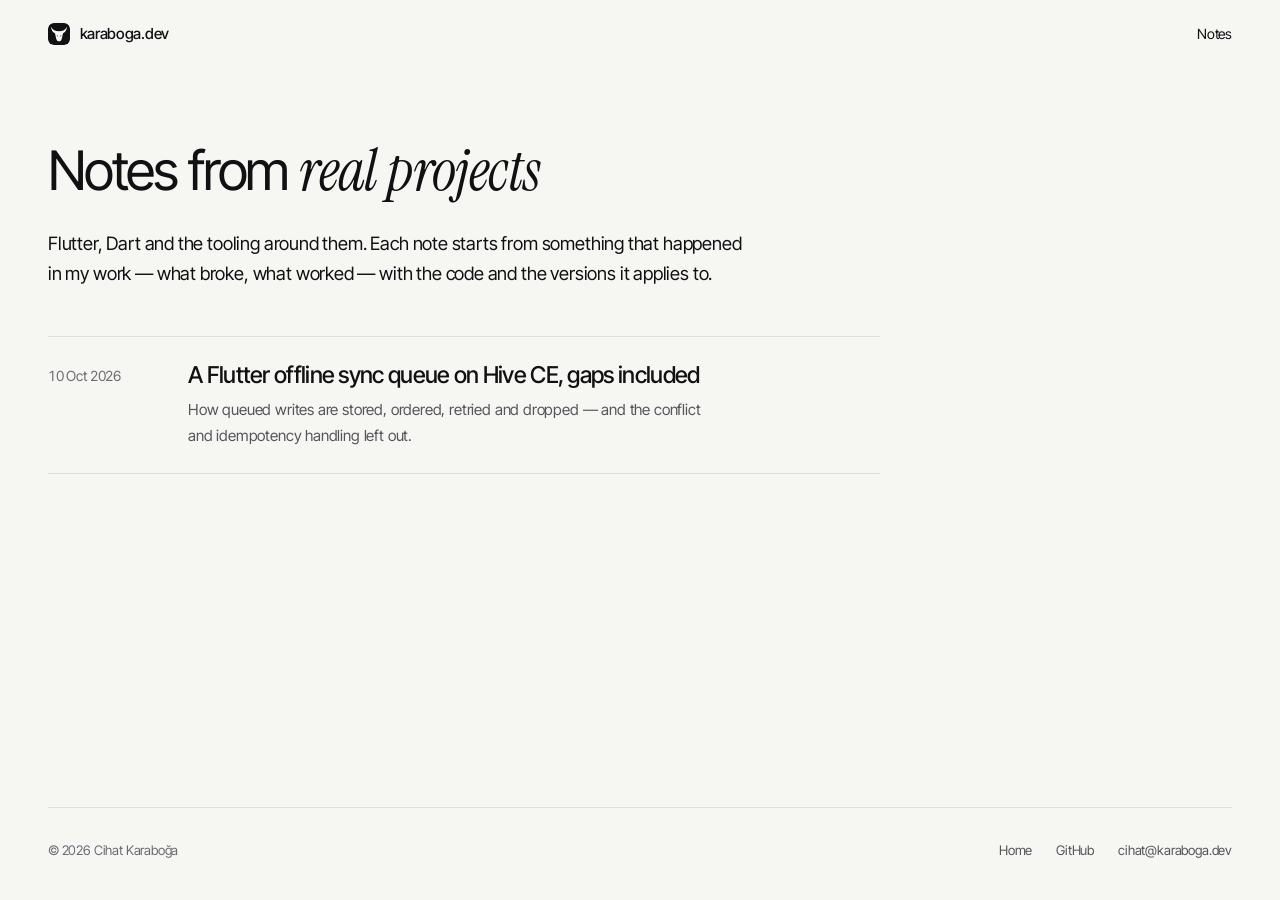
==== notes/index.html @ 44b38048 "Add /notes with a first note on the boilerplate's offline sync queue Notes are static pages sharing " ====
<!doctype html>
<html lang="en" data-theme="dark">
  <head>
    <meta charset="utf-8" />
    <meta name="viewport" content="width=device-width, initial-scale=1" />
    <title>Notes · Cihat Karaboğa</title>
    <meta
      name="description"
      content="Notes from real mobile projects by Cihat Karaboğa: Flutter, Dart and the tooling around them — what broke, what worked, with the code and versions."
    />
    <meta name="author" content="Cihat Karaboğa" />
    <link rel="canonical" href="https://karaboga.dev/notes/" />
    <meta name="theme-color" id="theme-color" content="#0c0c0d" />

    <meta property="og:type" content="website" />
    <meta property="og:site_name" content="karaboga.dev" />
    <meta property="og:title" content="Notes · Cihat Karaboğa" />
    <meta
      property="og:description"
      content="Notes from real mobile projects: Flutter, Dart and the tooling around them."
    />
    <meta property="og:url" content="https://karaboga.dev/notes/" />
    <meta property="og:image" content="https://karaboga.dev/og.png" />
    <meta name="twitter:card" content="summary_large_image" />
    <meta name="twitter:creator" content="@karabogadev" />

    <link rel="icon" href="/favicon.ico" sizes="48x48" />
    <link rel="icon" href="/favicon.svg" type="image/svg+xml" />
    <link rel="preconnect" href="https://fonts.googleapis.com" />
    <link rel="preconnect" href="https://fonts.gstatic.com" crossorigin />
    <link
      rel="stylesheet"
      href="https://fonts.googleapis.com/css2?family=Instrument+Serif:ital@1&family=Inter+Tight:wght@400;500&display=swap"
    />
    <link rel="stylesheet" href="/notes/notes.css" />

    <script type="application/ld+json">
      {
        "@context": "https://schema.org",
        "@type": "Blog",
        "@id": "https://karaboga.dev/notes/#blog",
        "url": "https://karaboga.dev/notes/",
        "name": "Notes · Cihat Karaboğa",
        "inLanguage": "en",
        "author": { "@id": "https://karaboga.dev/#person" },
        "isPartOf": { "@id": "https://karaboga.dev/#website" },
        "blogPost": [
          {
            "@type": "BlogPosting",
            "@id": "https://karaboga.dev/notes/flutter-offline-sync-queue-hive-ce#article",
            "headline": "A Flutter offline sync queue on Hive CE, gaps included",
            "url": "https://karaboga.dev/notes/flutter-offline-sync-queue-hive-ce",
            "datePublished": "2026-10-10"
          }
        ]
      }
    </script>

    <!-- same pre-paint theme resolution as the home page -->
    <script>
      (function () {
        var d = document.documentElement;
        var stored = null;
        try {
          stored = localStorage.getItem("theme");
        } catch (_) {}
        var theme =
          stored === "dark" || stored === "light"
            ? stored
            : window.matchMedia("(prefers-color-scheme: dark)").matches
              ? "dark"
              : "light";
        d.setAttribute("data-theme", theme);
        var meta = document.getElementById("theme-color");
        if (meta) meta.content = theme === "dark" ? "#0c0c0d" : "#f6f6f3";
      })();
    </script>
  </head>
  <body>
    <header>
      <div class="wrap">
        <a class="brand" href="/"
          ><img src="/favicon.svg" alt="" width="22" height="22" />karaboga.dev</a
        >
        <a class="crumb" href="/notes/" aria-current="page">Notes</a>
      </div>
    </header>

    <main>
      <div class="wrap">
        <div class="intro">
          <h1>Notes from <em class="it">real projects</em></h1>
          <p class="lead">
            Flutter, Dart and the tooling around them. Each note starts from
            something that happened in my work — what broke, what worked — with
            the code and the versions it applies to.
          </p>
        </div>

        <!-- newest first; keep in step with the home page Notes section and sitemap.xml -->
        <ol class="note-list">
          <li>
            <a class="note-row" href="/notes/flutter-offline-sync-queue-hive-ce">
              <time datetime="2026-10-10">10 Oct 2026</time>
              <div>
                <h2>A Flutter offline sync queue on Hive CE, gaps included</h2>
                <p>
                  How queued writes are stored, ordered, retried and dropped —
                  and the conflict and idempotency handling left out.
                </p>
              </div>
            </a>
          </li>
        </ol>
      </div>
    </main>

    <footer>
      <div class="wrap">
        <div class="footer-inner">
          <span>© 2026 Cihat Karaboğa</span>
          <nav aria-label="Site">
            <a href="/">Home</a
            ><a href="https://github.com/karabogadev" rel="me noopener">GitHub</a
            ><a href="mailto:cihat@karaboga.dev">cihat@karaboga.dev</a>
          </nav>
        </div>
      </div>
    </footer>
  </body>
</html>
---- notes/notes.css ----
/* Shared by every page under /notes/. Tokens mirror index.html (see DESIGN.md). */
*,
*::before,
*::after {
  box-sizing: border-box;
  margin: 0;
}
:root {
  --sans: "Inter Tight", -apple-system, BlinkMacSystemFont, "Segoe UI", sans-serif;
  --serif: "Instrument Serif", Georgia, "Times New Roman", serif;
  --mono: ui-monospace, SFMono-Regular, Menlo, monospace;
  --pad: clamp(1.25rem, 4vw, 3rem);
}
[data-theme="light"] {
  --bg: #f6f6f3;
  --ink: #111113;
  --ink-2: #55555b;
  --ink-3: #6b6b72;
  --line: #e0e0db;
  --accent: #3659db;
  --accent-ink: #3659db;
  color-scheme: light;
}
[data-theme="dark"] {
  --bg: #0c0c0d;
  --ink: #ededeb;
  --ink-2: #a1a1a7;
  --ink-3: #8a8a91;
  --line: #242427;
  --accent: #3659db;
  --accent-ink: #8fa2ff;
  color-scheme: dark;
}
html {
  -webkit-text-size-adjust: 100%;
}
body {
  min-height: 100dvh;
  display: flex;
  flex-direction: column;
  background: var(--bg);
  color: var(--ink);
  font: 400 1rem/1.7 var(--sans);
  letter-spacing: -0.011em;
  -webkit-font-smoothing: antialiased;
}
::selection {
  background: var(--accent);
  color: #fff;
}
.wrap {
  width: 100%;
  max-width: 80rem;
  padding-inline: var(--pad);
  margin-inline: auto;
}

/* ---------- header ---------- */
header .wrap {
  display: flex;
  align-items: center;
  justify-content: space-between;
  min-height: 4.25rem;
}
.brand {
  display: inline-flex;
  align-items: center;
  gap: 0.6rem;
  min-height: 44px;
  font-size: 0.95rem;
  font-weight: 500;
  letter-spacing: -0.02em;
  color: inherit;
  text-decoration: none;
}
.brand img {
  width: 22px;
  height: 22px;
  border-radius: 6px;
}
.crumb {
  display: inline-flex;
  align-items: center;
  min-height: 44px;
  font-size: 0.875rem;
  color: var(--ink-2);
  text-decoration: none;
}
.crumb:hover,
.crumb[aria-current="page"] {
  color: var(--ink);
}

/* ---------- article ---------- */
main {
  flex: 1;
  padding-block: clamp(2rem, 6vw, 4.5rem) 5rem;
}
article,
.intro {
  max-width: 44rem;
}
h1 {
  font-size: clamp(2.1rem, 5vw, 3.4rem);
  font-weight: 400;
  line-height: 1.06;
  letter-spacing: -0.04em;
  text-wrap: balance;
}
.it {
  font-family: var(--serif);
  font-style: italic;
  font-size: 1.06em;
  letter-spacing: -0.01em;
}
.meta {
  margin-top: 1rem;
  color: var(--ink-3);
  font-size: 0.875rem;
  font-variant-numeric: tabular-nums;
}
.meta a {
  color: inherit;
}
.lead {
  margin-top: 1.75rem;
  font-size: 1.15rem;
  line-height: 1.6;
  color: var(--ink);
  text-wrap: pretty;
}
h2 {
  margin-top: 3rem;
  padding-top: 1.5rem;
  border-top: 1px solid var(--line);
  font-size: 1.35rem;
  font-weight: 500;
  letter-spacing: -0.025em;
  line-height: 1.3;
}
h3 {
  margin-top: 1.75rem;
  font-size: 1.05rem;
  font-weight: 500;
  letter-spacing: -0.015em;
}
p,
ul,
ol,
pre,
table {
  margin-top: 0.85rem;
}
article p,
article li {
  color: var(--ink-2);
  text-wrap: pretty;
}
ul,
ol {
  padding-left: 1.2rem;
}
li + li {
  margin-top: 0.4rem;
}
strong {
  color: var(--ink);
  font-weight: 500;
}
a {
  color: var(--accent-ink);
  text-underline-offset: 0.2em;
  overflow-wrap: anywhere;
}
code {
  font: 0.86em/1 var(--mono);
  color: var(--ink);
  overflow-wrap: anywhere;
}
pre {
  padding: 1rem 1.15rem;
  border: 1px solid var(--line);
  border-radius: 12px;
  overflow-x: auto;
  font: 0.8125rem/1.6 var(--mono);
  tab-size: 2;
}
pre code {
  font: inherit;
  overflow-wrap: normal;
}
.src {
  margin-top: 0.4rem;
  font-size: 0.8rem;
  color: var(--ink-3);
}
table {
  width: 100%;
  border-collapse: collapse;
  font-size: 0.9rem;
  font-variant-numeric: tabular-nums;
}
th,
td {
  padding: 0.55rem 0.75rem 0.55rem 0;
  border-bottom: 1px solid var(--line);
  text-align: left;
  vertical-align: top;
}
th {
  font-weight: 500;
}
td {
  color: var(--ink-2);
}
.table {
  overflow-x: auto;
}
.next {
  margin-top: 3rem;
  padding: 1.25rem 1.35rem;
  border: 1px solid var(--line);
  border-radius: 12px;
}
.next p {
  margin: 0;
  color: var(--ink);
}

/* ---------- notes index ---------- */
.note-list {
  list-style: none;
  padding: 0;
  margin-top: 3rem;
  max-width: 52rem;
  border-top: 1px solid var(--line);
}
.note-list li + li {
  margin-top: 0;
}
.note-row {
  display: grid;
  grid-template-columns: 7.5rem minmax(0, 1fr);
  column-gap: 1.25rem;
  padding-block: 1.5rem;
  border-bottom: 1px solid var(--line);
  color: inherit;
  text-decoration: none;
}
.note-row time {
  padding-top: 0.2rem;
  font-size: 0.875rem;
  color: var(--ink-3);
  font-variant-numeric: tabular-nums;
}
.note-row h2 {
  margin: 0;
  padding: 0;
  border: 0;
  font-size: clamp(1.2rem, 1.9vw, 1.45rem);
  line-height: 1.25;
  letter-spacing: -0.03em;
  transition: color 0.2s;
}
.note-row:hover h2 {
  color: var(--accent-ink);
}
.note-row p {
  margin-top: 0.45rem;
  max-width: 60ch;
  color: var(--ink-2);
  font-size: 0.95rem;
}

/* ---------- footer ---------- */
footer .footer-inner {
  display: flex;
  flex-wrap: wrap;
  justify-content: space-between;
  gap: 0 1.5rem;
  padding-block: 1.25rem 1.75rem;
  border-top: 1px solid var(--line);
  color: var(--ink-3);
  font-size: 0.825rem;
}
footer nav {
  display: flex;
  flex-wrap: wrap;
  column-gap: 1.5rem;
}
footer a {
  display: inline-flex;
  align-items: center;
  min-height: 44px;
  color: var(--ink-2);
  text-decoration: none;
}
footer a:hover {
  color: var(--ink);
}
footer span {
  display: inline-flex;
  align-items: center;
  min-height: 44px;
}

:focus-visible {
  outline: 2px solid var(--accent-ink);
  outline-offset: 4px;
  border-radius: 4px;
}
@media (max-width: 760px) {
  .note-row {
    grid-template-columns: 1fr;
    row-gap: 0.35rem;
  }
  .note-row time {
    padding-top: 0;
  }
}
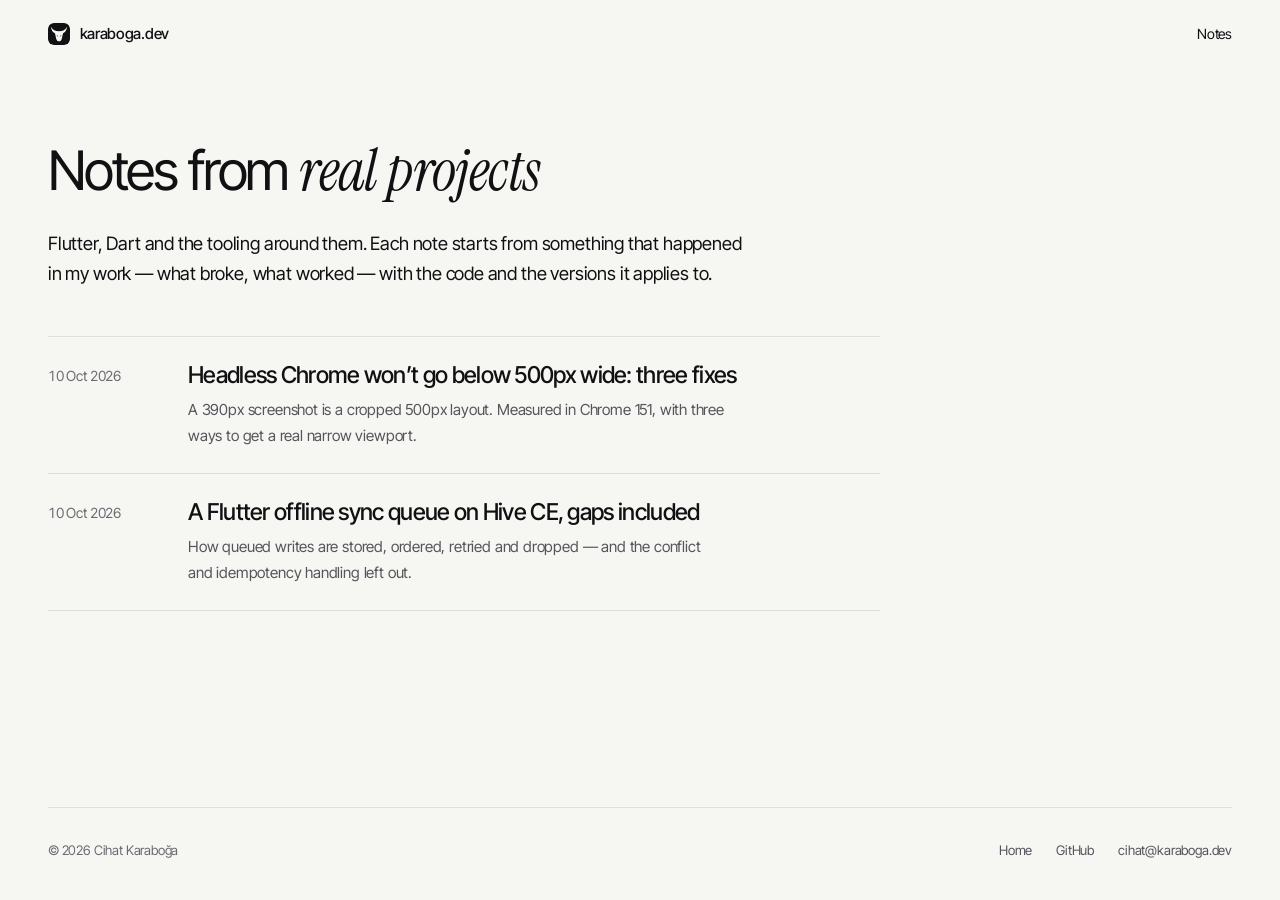
==== commit f891502e: "Add a note on headless Chrome's 500px minimum window width Measured on Chrome for Testing 151, chrom" ====
--- a/notes/index.html
+++ b/notes/index.html
@@ -45,6 +45,13 @@
         "author": { "@id": "https://karaboga.dev/#person" },
         "isPartOf": { "@id": "https://karaboga.dev/#website" },
         "blogPost": [
+          {
+            "@type": "BlogPosting",
+            "@id": "https://karaboga.dev/notes/headless-chrome-500px-minimum-width#article",
+            "headline": "Headless Chrome won’t go below 500px wide: three fixes",
+            "url": "https://karaboga.dev/notes/headless-chrome-500px-minimum-width",
+            "datePublished": "2026-10-10"
+          },
           {
             "@type": "BlogPosting",
             "@id": "https://karaboga.dev/notes/flutter-offline-sync-queue-hive-ce#article",
@@ -100,6 +107,18 @@
         <!-- newest first; keep in step with the home page Notes section and sitemap.xml -->
         <ol class="note-list">
           <li>
+            <a class="note-row" href="/notes/headless-chrome-500px-minimum-width">
+              <time datetime="2026-10-10">10 Oct 2026</time>
+              <div>
+                <h2>Headless Chrome won’t go below 500px wide: three fixes</h2>
+                <p>
+                  A 390px screenshot is a cropped 500px layout. Measured in
+                  Chrome 151, with three ways to get a real narrow viewport.
+                </p>
+              </div>
+            </a>
+          </li>
+          <li>
             <a class="note-row" href="/notes/flutter-offline-sync-queue-hive-ce">
               <time datetime="2026-10-10">10 Oct 2026</time>
               <div>
